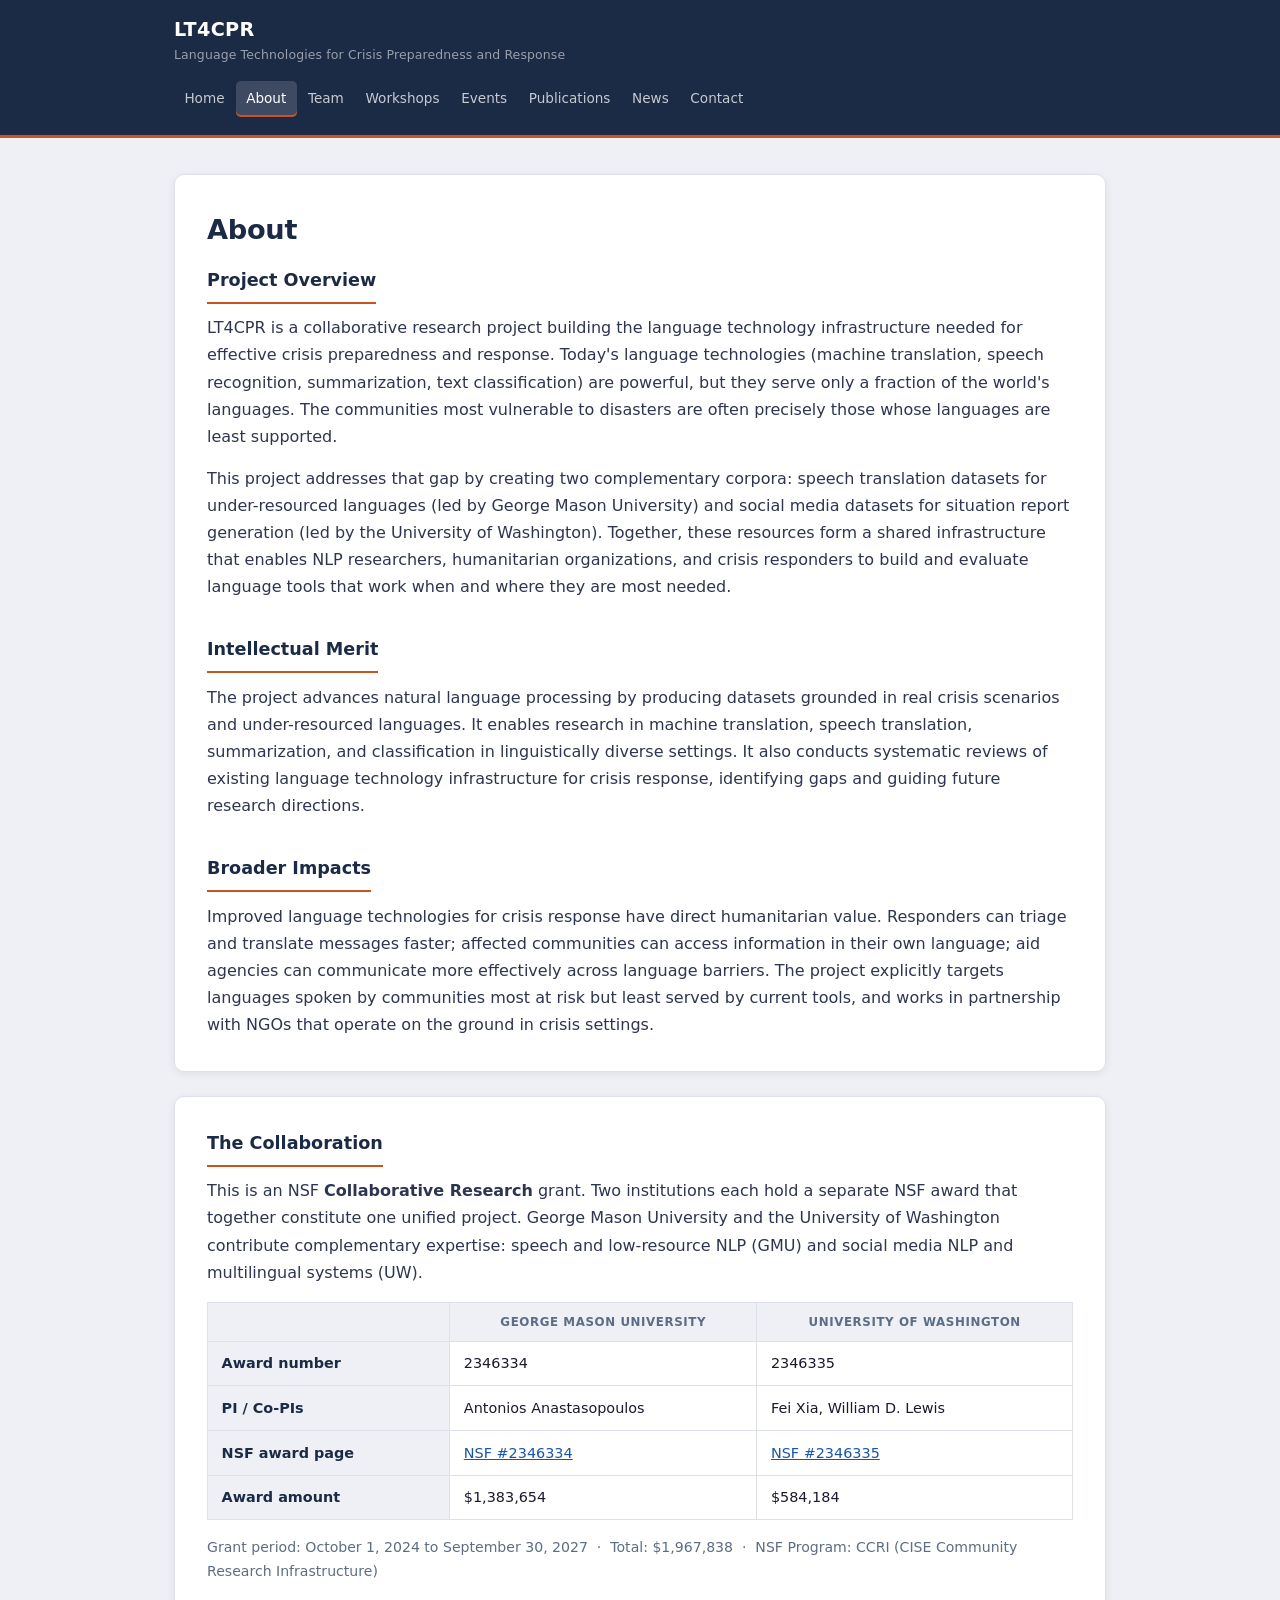
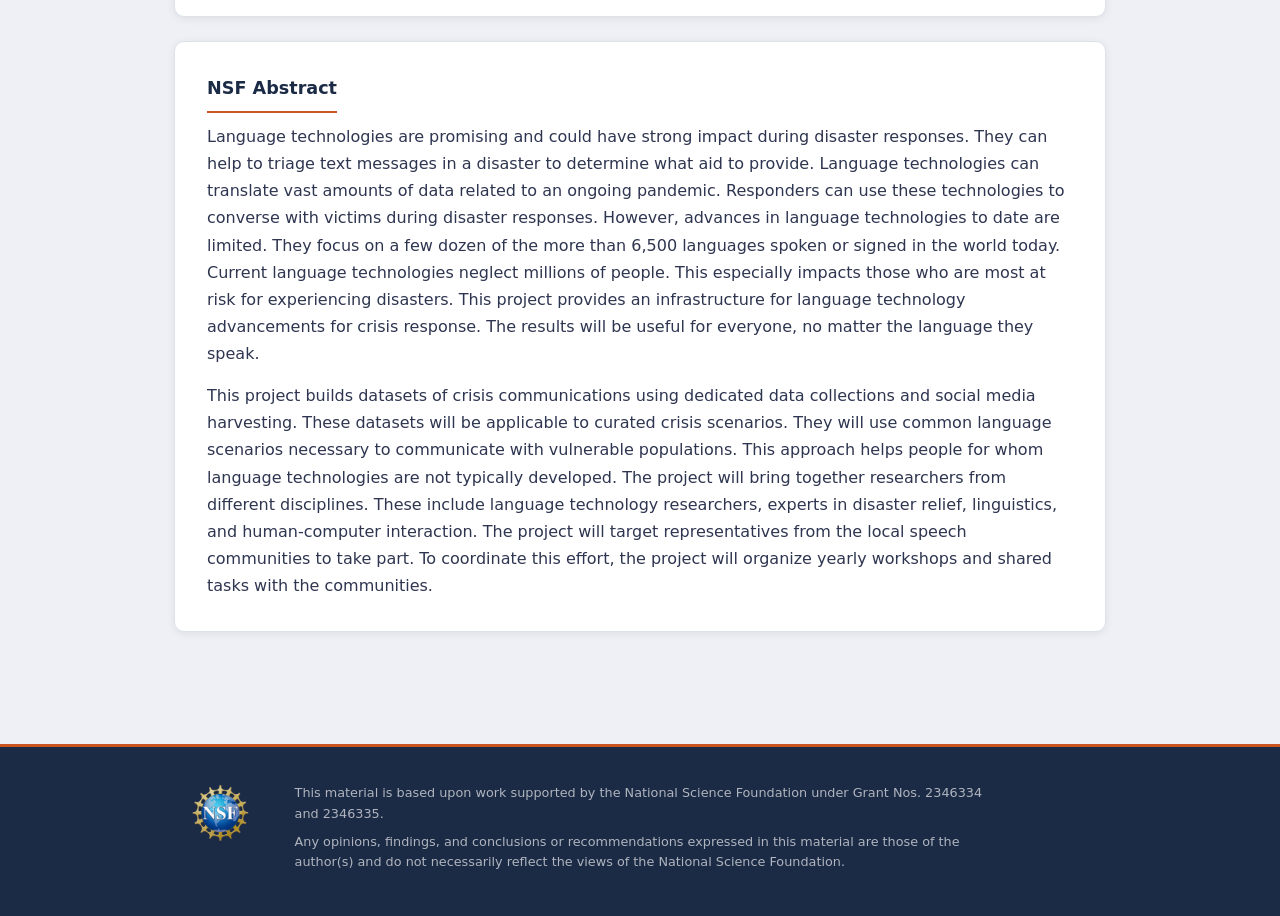
==== about.html @ 67e55047 "grant web v1" ====
<!doctype html>
<html lang="en">
<head>
  <meta charset="utf-8" />
  <meta name="viewport" content="width=device-width, initial-scale=1" />
  <title>About — LT4CPR</title>
  <meta name="description" content="About the LT4CPR project — an NSF collaborative research grant building language technology infrastructure for crisis preparedness and response." />
  <link rel="stylesheet" href="style.css" />
</head>
<body>

<header class="site-header">
  <div class="container">
    <div class="brand">
      <div class="title">LT4CPR</div>
      <div class="subtitle">Language Technologies for Crisis Preparedness and Response</div>
    </div>
    <nav class="nav">
      <a href="index.html">Home</a>
      <a href="about.html" class="active">About</a>
      <a href="team.html">Team</a>
      <a href="workshops.html">Workshops</a>
      <a href="events.html">Events</a>
      <a href="publications.html">Publications</a>
      <a href="news.html">News</a>
      <a href="contact.html">Contact</a>
    </nav>
  </div>
</header>

<main>
  <div class="container">

    <div class="card">
      <h1>About</h1>

      <h2>Project Overview</h2>
      <p>
        LT4CPR is a collaborative research project building the language technology
        infrastructure needed for effective crisis preparedness and response. Today's
        language technologies (machine translation, speech recognition, summarization,
        text classification) are powerful, but they serve only a fraction of the world's
        languages. The communities most vulnerable to disasters are often precisely those
        whose languages are least supported.
      </p>
      <p>
        This project addresses that gap by creating two complementary corpora:
        speech translation datasets for under-resourced languages (led by
        George Mason University) and social media datasets for situation report
        generation (led by the University of Washington). Together, these resources
        form a shared infrastructure that enables NLP researchers, humanitarian
        organizations, and crisis responders to build and evaluate language tools
        that work when and where they are most needed.
      </p>

      <h2 style="margin-top:1.25rem;">Intellectual Merit</h2>
      <p>
        The project advances natural language processing by producing datasets grounded
        in real crisis scenarios and under-resourced languages. It enables research in
        machine translation, speech translation, summarization, and classification in
        linguistically diverse settings. It also conducts systematic reviews of existing
        language technology infrastructure for crisis response, identifying gaps and
        guiding future research directions.
      </p>

      <h2 style="margin-top:1.25rem;">Broader Impacts</h2>
      <p>
        Improved language technologies for crisis response have direct humanitarian value.
        Responders can triage and translate messages faster; affected communities can
        access information in their own language; aid agencies can communicate more
        effectively across language barriers. The project explicitly targets languages
        spoken by communities most at risk but least served by current tools, and works
        in partnership with NGOs that operate on the ground in crisis settings.
      </p>
    </div>

    <div class="card">
      <h2>The Collaboration</h2>
      <p>
        This is an NSF <strong>Collaborative Research</strong> grant. Two institutions
        each hold a separate NSF award that together constitute one unified project.
        George Mason University and the University of Washington contribute
        complementary expertise: speech and low-resource NLP (GMU) and
        social media NLP and multilingual systems (UW).
      </p>

      <table class="grant-table">
        <thead>
          <tr>
            <th></th>
            <th>George Mason University</th>
            <th>University of Washington</th>
          </tr>
        </thead>
        <tbody>
          <tr>
            <td>Award number</td>
            <td>2346334</td>
            <td>2346335</td>
          </tr>
          <tr>
            <td>PI / Co-PIs</td>
            <td>Antonios Anastasopoulos</td>
            <td>Fei Xia, William D. Lewis</td>
          </tr>
          <tr>
            <td>NSF award page</td>
            <td><a href="https://www.nsf.gov/awardsearch/show-award/?AWD_ID=2346334" target="_blank">NSF #2346334</a></td>
            <td><a href="https://www.nsf.gov/awardsearch/show-award/?AWD_ID=2346335" target="_blank">NSF #2346335</a></td>
          </tr>
          <tr>
            <td>Award amount</td>
            <td>$1,383,654</td>
            <td>$584,184</td>
          </tr>
        </tbody>
      </table>

      <p style="margin-top:1rem; font-size:.88rem; color:var(--muted);">
        Grant period: October 1, 2024 to September 30, 2027 &nbsp;·&nbsp;
        Total: $1,967,838 &nbsp;·&nbsp;
        NSF Program: CCRI (CISE Community Research Infrastructure)
      </p>
    </div>

    <div class="card">
      <h2>NSF Abstract</h2>
      <p>
        Language technologies are promising and could have strong impact during disaster
        responses. They can help to triage text messages in a disaster to determine what
        aid to provide. Language technologies can translate vast amounts of data related
        to an ongoing pandemic. Responders can use these technologies to converse with
        victims during disaster responses. However, advances in language technologies to
        date are limited. They focus on a few dozen of the more than 6,500 languages
        spoken or signed in the world today. Current language technologies neglect
        millions of people. This especially impacts those who are most at risk for
        experiencing disasters. This project provides an infrastructure for language
        technology advancements for crisis response. The results will be useful for
        everyone, no matter the language they speak.
      </p>
      <p>
        This project builds datasets of crisis communications using dedicated data
        collections and social media harvesting. These datasets will be applicable to
        curated crisis scenarios. They will use common language scenarios necessary to
        communicate with vulnerable populations. This approach helps people for whom
        language technologies are not typically developed. The project will bring together
        researchers from different disciplines. These include language technology
        researchers, experts in disaster relief, linguistics, and human-computer
        interaction. The project will target representatives from the local speech
        communities to take part. To coordinate this effort, the project will organize
        yearly workshops and shared tasks with the communities.
      </p>
    </div>

  </div>
</main>

<footer class="site-footer">
  <div class="container">
    <div class="footer-inner">
      <img src="img/NSF_Official_logo_Med_Res_600ppi_rectangle.png" alt="NSF" />
      <div>
        <p>This material is based upon work supported by the National Science Foundation
           under Grant Nos. 2346334 and 2346335.</p>
        <p>Any opinions, findings, and conclusions or recommendations expressed in this
           material are those of the author(s) and do not necessarily reflect the views
           of the National Science Foundation.</p>
      </div>
    </div>
  </div>
</footer>

</body>
</html>
---- style.css ----
/* Variables */
:root {
  --navy:      #1b2a45;
  --orange:    #c95420;
  --blue:      #1755a8;
  --bg:        #eef0f5;
  --card:      #ffffff;
  --border:    #dde2ea;
  --text:      #1a1a2e;
  --muted:     #5c6d85;
  --radius:    10px;
  --shadow:    0 2px 8px rgba(0,0,0,.07);
  --shadow-md: 0 6px 20px rgba(0,0,0,.10);
  --max-w:     980px;
}

/* Reset */
*, *::before, *::after { box-sizing: border-box; margin: 0; padding: 0; }
body { font-family: system-ui, -apple-system, BlinkMacSystemFont, "Segoe UI", sans-serif;
       background: var(--bg); color: var(--text); line-height: 1.7; font-size: 1rem; }
a { color: var(--blue); }
a:hover { text-decoration: underline; }
img { max-width: 100%; display: block; }

/* Layout */
.container { max-width: var(--max-w); margin: 0 auto; padding: 0 1.5rem; }
main { padding: 2.25rem 0 3.5rem; }

/* Header */
.site-header { background: var(--navy); color: #fff; padding: 1.1rem 0;
               border-bottom: 3px solid var(--orange); }
.site-header .container { display: flex; align-items: center;
                           justify-content: space-between; gap: 1rem; flex-wrap: wrap; }
.brand .title   { font-size: 1.2rem; font-weight: 800; color: #fff;
                  letter-spacing: .02em; line-height: 1.2; }
.brand .subtitle { font-size: .78rem; color: rgba(255,255,255,.55);
                   margin-top: .2rem; letter-spacing: .01em; }
.nav { display: flex; gap: .05rem; flex-wrap: wrap; }
.nav a { color: rgba(255,255,255,.75); text-decoration: none;
         padding: .4rem .65rem; border-radius: 5px; font-size: .85rem;
         font-weight: 500; transition: background .12s, color .12s; }
.nav a:hover { background: rgba(255,255,255,.12); color: #fff; }
.nav a.active { color: #fff; background: rgba(255,255,255,.15);
                box-shadow: inset 0 -2px 0 var(--orange); }

/* Cards */
.card { background: var(--card); border: 1px solid var(--border);
        border-radius: var(--radius); padding: 2rem;
        box-shadow: var(--shadow); margin-bottom: 1.5rem; }
.card h1 { font-size: 1.7rem; font-weight: 800; margin-bottom: .8rem;
           color: var(--navy); letter-spacing: -.01em; }
.card h2 { font-size: 1.1rem; font-weight: 700; margin-bottom: .65rem;
           color: var(--navy); padding-bottom: .4rem;
           border-bottom: 2px solid var(--orange); display: inline-block; }
.card h3 { font-size: 1rem; font-weight: 600; margin-bottom: .5rem; color: var(--navy); }
.card p  { margin-bottom: .9rem; color: #2e3550; }
.card p:last-child { margin-bottom: 0; }
.card ul { padding-left: 1.3rem; }
.card ul li { margin-bottom: .45rem; }

/* Banner */
.banner { background: #fff8f0; border: 1px solid #f0b97a;
          border-radius: var(--radius); padding: .9rem 1.25rem;
          margin-bottom: 1.5rem; font-size: .93rem; }

/* Callouts */
.callouts { display: flex; gap: .85rem; flex-wrap: wrap; margin-top: 1.4rem; }
.callout  { background: var(--bg); border: 1px solid var(--border);
            border-top: 3px solid var(--orange);
            border-radius: 6px; padding: .65rem 1rem; min-width: 130px; }
.callout .label { font-size: .68rem; text-transform: uppercase;
                  letter-spacing: .07em; color: var(--muted); font-weight: 600; }
.callout .value { font-weight: 700; font-size: .9rem; margin-top: .15rem;
                  color: var(--navy); }

/* Grid */
.grid { display: grid; grid-template-columns: 1fr 1fr; gap: 1.5rem; margin-bottom: 1.5rem; }
@media (max-width: 640px) { .grid { grid-template-columns: 1fr; } }

/* Highlight boxes (Home) */
.highlight-boxes { display: grid; grid-template-columns: 1fr 1fr;
                   gap: 1.25rem; margin: 1.5rem 0; }
@media (max-width: 600px) { .highlight-boxes { grid-template-columns: 1fr; } }
.highlight-box { background: var(--card); border: 1px solid var(--border);
                 border-radius: var(--radius); padding: 1.75rem; text-align: center;
                 text-decoration: none; color: var(--text);
                 box-shadow: var(--shadow); transition: box-shadow .18s, transform .18s; }
.highlight-box:hover { box-shadow: var(--shadow-md); transform: translateY(-3px);
                        text-decoration: none; }
.highlight-box .hb-icon { font-size: 2.2rem; margin-bottom: .65rem; }
.highlight-box h3  { font-size: 1.05rem; font-weight: 700; color: var(--navy);
                     margin-bottom: .35rem; }
.highlight-box p   { font-size: .85rem; color: var(--muted); margin: 0; }

/* Section heading */
.section-title { font-size: 1.25rem; font-weight: 700; color: var(--navy);
                 margin-bottom: 1rem; padding-bottom: .4rem;
                 border-bottom: 2px solid var(--orange); display: inline-block; }

/* Team */
.team-columns { display: grid; grid-template-columns: 1fr 1fr; gap: 2rem; }
@media (max-width: 680px) { .team-columns { grid-template-columns: 1fr; } }
.team-group { }
.team-group-header { display: flex; align-items: center; gap: .75rem;
                     margin-bottom: 1.25rem; padding-bottom: .6rem;
                     border-bottom: 2px solid var(--border); }
.team-group-header h2 { font-size: 1rem; font-weight: 700; color: var(--navy);
                        margin: 0; border: none; padding: 0; display: block; }
.team-group-header img { height: 28px; width: auto; object-fit: contain; }
.team-grid { display: grid; grid-template-columns: repeat(auto-fill, minmax(130px,1fr));
             gap: 1.25rem; }
.person { text-align: center; }
.person img { width: 100px; height: 100px; border-radius: 50%;
              object-fit: cover; margin: 0 auto .75rem;
              box-shadow: 0 2px 8px rgba(0,0,0,.12); }
.photo-zoom { width: 100px; height: 100px; border-radius: 50%; overflow: hidden;
              margin: 0 auto .75rem; box-shadow: 0 2px 8px rgba(0,0,0,.12); }
.photo-zoom img { width: 100%; height: 100%; border-radius: 0; margin: 0;
                  object-fit: cover; object-position: center 10%;
                  transform: scale(1.3); transform-origin: center 15%; }
.person .photo-placeholder { width: 100px; height: 100px; border-radius: 50%;
                              background: var(--navy); color: #fff;
                              display: flex; align-items: center; justify-content: center;
                              font-size: 1.5rem; font-weight: 700; margin: 0 auto .75rem;
                              box-shadow: 0 2px 8px rgba(0,0,0,.12); }
.person .name   { font-weight: 700; font-size: .88rem; color: var(--navy); }
.person .role   { font-size: .76rem; color: var(--orange); margin-top: .15rem;
                  font-weight: 600; }
.person .inst   { font-size: .76rem; color: var(--muted); margin-top: .1rem; }
.person .web    { font-size: .76rem; display: block; margin-top: .3rem; }

/* Partners logos */
.partner-logos { display: flex; align-items: center;
                 gap: 2rem; flex-wrap: wrap; margin-top: 1rem; }
.partner-logos img { height: 48px; width: auto; object-fit: contain; }

/* Events table */
.events-table { width: 100%; border-collapse: collapse; font-size: .9rem; }
.events-table th { text-align: left; padding: .55rem .85rem; background: var(--bg);
                   border-bottom: 2px solid var(--border); font-size: .72rem;
                   text-transform: uppercase; letter-spacing: .06em; color: var(--muted);
                   font-weight: 700; }
.events-table td { padding: .7rem .85rem; border-bottom: 1px solid var(--border);
                   vertical-align: middle; }
.events-table td:first-child { width: 150px; white-space: nowrap; }
.events-table tr:last-child td { border-bottom: none; }
.events-table tbody tr:hover { background: #f8fafc; }

.tag { display: inline-block; font-size: .7rem; padding: .2rem .6rem;
       border-radius: 20px; font-weight: 700; white-space: nowrap; }
.tag-bof      { background: #e8f0fb; color: #1755a8; border: 1px solid #b8cff5; }
.tag-workshop { background: #fff0e8; color: #c95420; border: 1px solid #f5c4a8; }
.tag-paper    { background: #edf7f0; color: #1e7a40; border: 1px solid #a8dbb8; }
.tag-talk     { background: #f5f0fb; color: #6b3fa0; border: 1px solid #d0b8f5; }
.tag-default  { background: var(--bg); color: var(--muted); border: 1px solid var(--border); }

/* Publications */
.pub { border-left: 3px solid var(--orange); padding: .6rem 0 .6rem 1rem;
       margin-bottom: 1.4rem; }
.pub .pub-title   { font-weight: 700; font-size: .95rem; color: var(--navy); }
.pub .pub-authors { font-size: .84rem; color: var(--muted); margin: .25rem 0; }
.pub .pub-venue   { font-size: .84rem; font-style: italic; color: var(--muted); }
.pub .pub-links   { margin-top: .45rem; font-size: .82rem; display: flex; gap: .5rem;
                    flex-wrap: wrap; }
.pub .pub-links a { background: var(--bg); border: 1px solid var(--border);
                    border-radius: 4px; padding: .15rem .5rem; text-decoration: none;
                    color: var(--blue); font-weight: 500; transition: background .12s; }
.pub .pub-links a:hover { background: #dde8f7; text-decoration: none; }

/* News */
.news-post { margin-bottom: 1.75rem; padding-bottom: 1.75rem;
             border-bottom: 1px solid var(--border); }
.news-post:last-child { border-bottom: none; padding-bottom: 0; }
.news-post .news-date { font-size: .72rem; color: var(--orange);
                         text-transform: uppercase; letter-spacing: .08em;
                         font-weight: 700; }
.news-post h3 { font-size: 1.08rem; margin: .35rem 0 .6rem; color: var(--navy);
                font-weight: 700; }
.news-post p  { font-size: .92rem; color: #3a3a4a; margin-bottom: .5rem; }

/* Workshop page */
.ws-meta-strip { display: flex; gap: .85rem; flex-wrap: wrap; margin: 1rem 0 1.5rem; }
.ws-meta-item  { background: var(--bg); border-radius: 6px; padding: .55rem 1rem;
                 font-size: .88rem; border: 1px solid var(--border); }
.ws-meta-item strong { display: block; font-size: .68rem; text-transform: uppercase;
                        letter-spacing: .07em; color: var(--muted); margin-bottom: .2rem;
                        font-weight: 700; }

/* Footer */
.site-footer { background: var(--navy); color: rgba(255,255,255,.65);
               padding: 2.25rem 0; margin-top: 2rem; font-size: .8rem;
               border-top: 3px solid var(--orange); }
.footer-inner { display: flex; align-items: flex-start; gap: 1.75rem; flex-wrap: wrap; }
.site-footer img { height: 60px; width: auto; flex-shrink: 0; }
.site-footer p { margin-bottom: .45rem; max-width: 700px; line-height: 1.6; }
.site-footer a { color: rgba(255,255,255,.85); }

/* Grant table */
.grant-table { width: 100%; border-collapse: collapse; font-size: .9rem; margin: 1rem 0; }
.grant-table th { background: var(--bg); padding: .55rem .85rem;
                  border: 1px solid var(--border); font-size: .74rem;
                  text-transform: uppercase; letter-spacing: .05em; color: var(--muted);
                  font-weight: 700; }
.grant-table td { padding: .6rem .85rem; border: 1px solid var(--border);
                  vertical-align: top; }
.grant-table td:first-child { font-weight: 600; color: var(--navy);
                               background: var(--bg); width: 28%; }

/* Responsive */
@media (max-width: 640px) {
  .site-header .container { flex-direction: column; align-items: flex-start; }
  .callouts { flex-direction: column; }
  .footer-inner { flex-direction: column; }
}
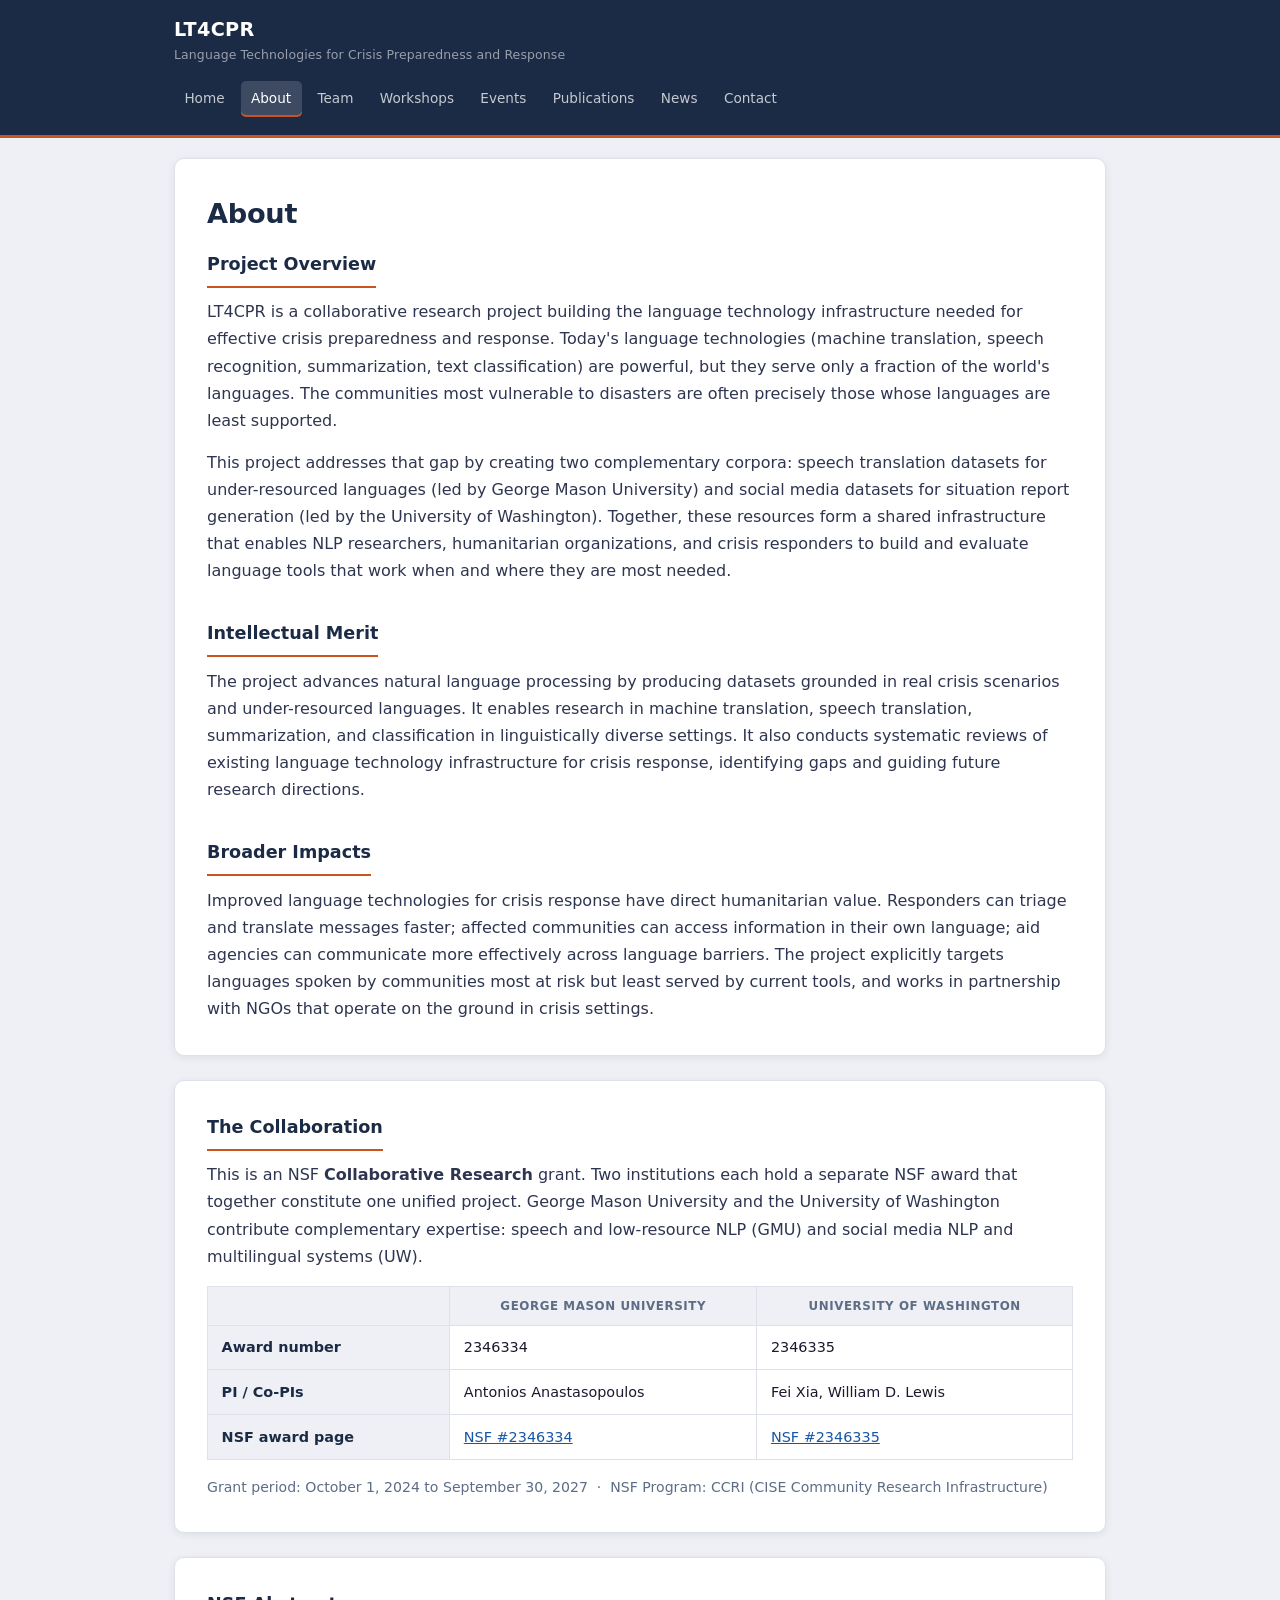
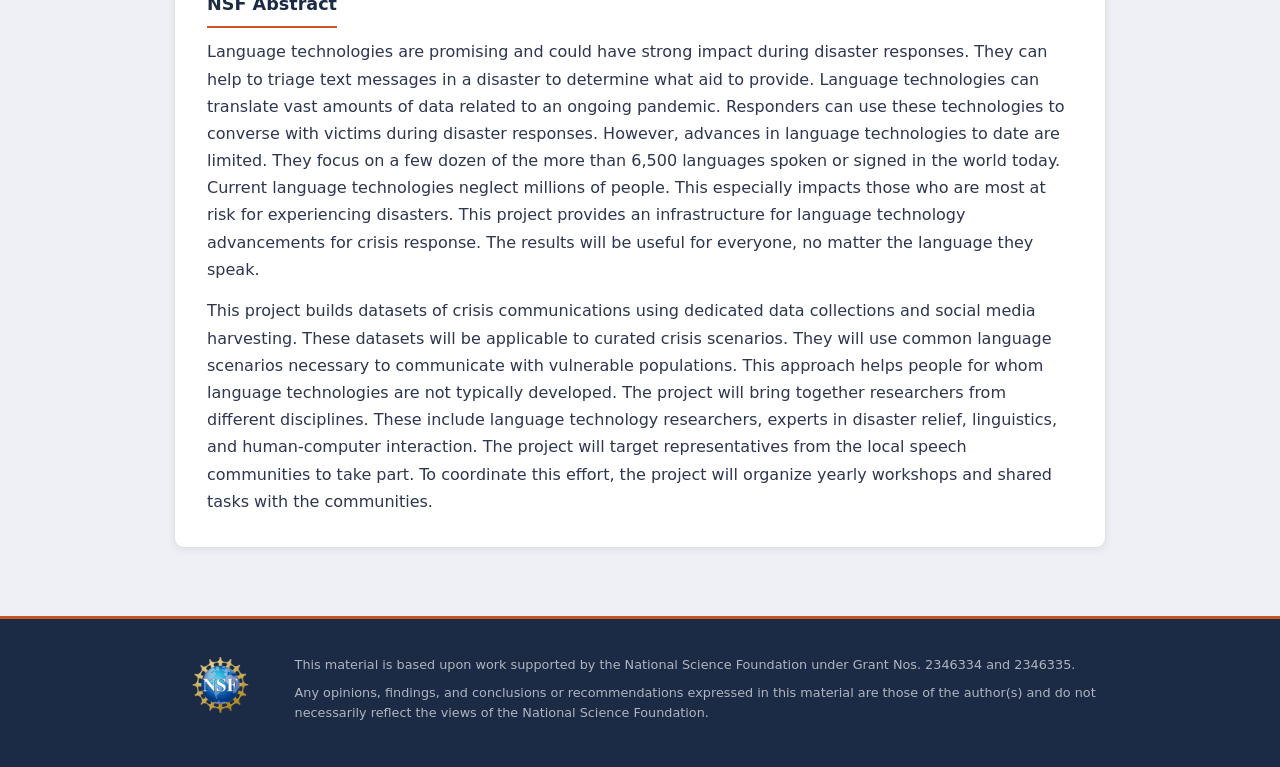
==== commit de4700e0: "v1.2" ====
--- a/about.html
+++ b/about.html
@@ -108,17 +108,11 @@
             <td><a href="https://www.nsf.gov/awardsearch/show-award/?AWD_ID=2346334" target="_blank">NSF #2346334</a></td>
             <td><a href="https://www.nsf.gov/awardsearch/show-award/?AWD_ID=2346335" target="_blank">NSF #2346335</a></td>
           </tr>
-          <tr>
-            <td>Award amount</td>
-            <td>$1,383,654</td>
-            <td>$584,184</td>
-          </tr>
         </tbody>
       </table>
 
       <p style="margin-top:1rem; font-size:.88rem; color:var(--muted);">
         Grant period: October 1, 2024 to September 30, 2027 &nbsp;·&nbsp;
-        Total: $1,967,838 &nbsp;·&nbsp;
         NSF Program: CCRI (CISE Community Research Infrastructure)
       </p>
     </div>
--- a/style.css
+++ b/style.css
@@ -16,15 +16,17 @@
 
 /* Reset */
 *, *::before, *::after { box-sizing: border-box; margin: 0; padding: 0; }
+html { background: var(--bg); }
 body { font-family: system-ui, -apple-system, BlinkMacSystemFont, "Segoe UI", sans-serif;
-       background: var(--bg); color: var(--text); line-height: 1.7; font-size: 1rem; }
+       background: var(--bg); color: var(--text); line-height: 1.7; font-size: 1rem;
+       min-height: 100vh; display: flex; flex-direction: column; }
 a { color: var(--blue); }
 a:hover { text-decoration: underline; }
 img { max-width: 100%; display: block; }
 
 /* Layout */
 .container { max-width: var(--max-w); margin: 0 auto; padding: 0 1.5rem; }
-main { padding: 2.25rem 0 3.5rem; }
+main { padding: 1.25rem 0 .75rem; flex: 1; }
 
 /* Header */
 .site-header { background: var(--navy); color: #fff; padding: 1.1rem 0;
@@ -35,7 +37,7 @@
                   letter-spacing: .02em; line-height: 1.2; }
 .brand .subtitle { font-size: .78rem; color: rgba(255,255,255,.55);
                    margin-top: .2rem; letter-spacing: .01em; }
-.nav { display: flex; gap: .05rem; flex-wrap: wrap; }
+.nav { display: flex; gap: .35rem; flex-wrap: wrap; }
 .nav a { color: rgba(255,255,255,.75); text-decoration: none;
          padding: .4rem .65rem; border-radius: 5px; font-size: .85rem;
          font-weight: 500; transition: background .12s, color .12s; }
@@ -98,8 +100,8 @@
                  border-bottom: 2px solid var(--orange); display: inline-block; }
 
 /* Team */
-.team-columns { display: grid; grid-template-columns: 1fr 1fr; gap: 2rem; }
-@media (max-width: 680px) { .team-columns { grid-template-columns: 1fr; } }
+.team-columns { display: grid; grid-template-columns: 1fr 1fr; gap: 1.5rem; }
+@media (max-width: 1000px) { .team-columns { grid-template-columns: 1fr; } }
 .team-group { }
 .team-group-header { display: flex; align-items: center; gap: .75rem;
                      margin-bottom: 1.25rem; padding-bottom: .6rem;
@@ -107,9 +109,8 @@
 .team-group-header h2 { font-size: 1rem; font-weight: 700; color: var(--navy);
                         margin: 0; border: none; padding: 0; display: block; }
 .team-group-header img { height: 28px; width: auto; object-fit: contain; }
-.team-grid { display: grid; grid-template-columns: repeat(auto-fill, minmax(130px,1fr));
-             gap: 1.25rem; }
-.person { text-align: center; }
+.team-grid { display: flex; flex-wrap: wrap; gap: 1rem; justify-content: flex-start; }
+.person { text-align: center; width: 128px; flex: 0 0 128px; }
 .person img { width: 100px; height: 100px; border-radius: 50%;
               object-fit: cover; margin: 0 auto .75rem;
               box-shadow: 0 2px 8px rgba(0,0,0,.12); }
@@ -135,6 +136,7 @@
 .partner-logos img { height: 48px; width: auto; object-fit: contain; }
 
 /* Events table */
+.table-wrap { overflow-x: auto; -webkit-overflow-scrolling: touch; }
 .events-table { width: 100%; border-collapse: collapse; font-size: .9rem; }
 .events-table th { text-align: left; padding: .55rem .85rem; background: var(--bg);
                    border-bottom: 2px solid var(--border); font-size: .72rem;
@@ -142,7 +144,8 @@
                    font-weight: 700; }
 .events-table td { padding: .7rem .85rem; border-bottom: 1px solid var(--border);
                    vertical-align: middle; }
-.events-table td:first-child { width: 150px; white-space: nowrap; }
+.events-table td:first-child { width: 100px; white-space: nowrap; }
+.events-table td:nth-child(2) { max-width: 260px; }
 .events-table tr:last-child td { border-bottom: none; }
 .events-table tbody tr:hover { background: #f8fafc; }
 
@@ -191,8 +194,9 @@
                padding: 2.25rem 0; margin-top: 2rem; font-size: .8rem;
                border-top: 3px solid var(--orange); }
 .footer-inner { display: flex; align-items: flex-start; gap: 1.75rem; flex-wrap: wrap; }
+.footer-inner > div { flex: 1; min-width: 0; }
 .site-footer img { height: 60px; width: auto; flex-shrink: 0; }
-.site-footer p { margin-bottom: .45rem; max-width: 700px; line-height: 1.6; }
+.site-footer p { margin-bottom: .45rem; line-height: 1.6; }
 .site-footer a { color: rgba(255,255,255,.85); }
 
 /* Grant table */
@@ -211,4 +215,8 @@
   .site-header .container { flex-direction: column; align-items: flex-start; }
   .callouts { flex-direction: column; }
   .footer-inner { flex-direction: column; }
+  .col-venue { display: none; }
+  .events-table th, .events-table td { padding: .5rem .5rem; font-size: .82rem; }
+  .events-table td:first-child { width: 90px; }
+  .card { padding: 1.25rem; }
 }
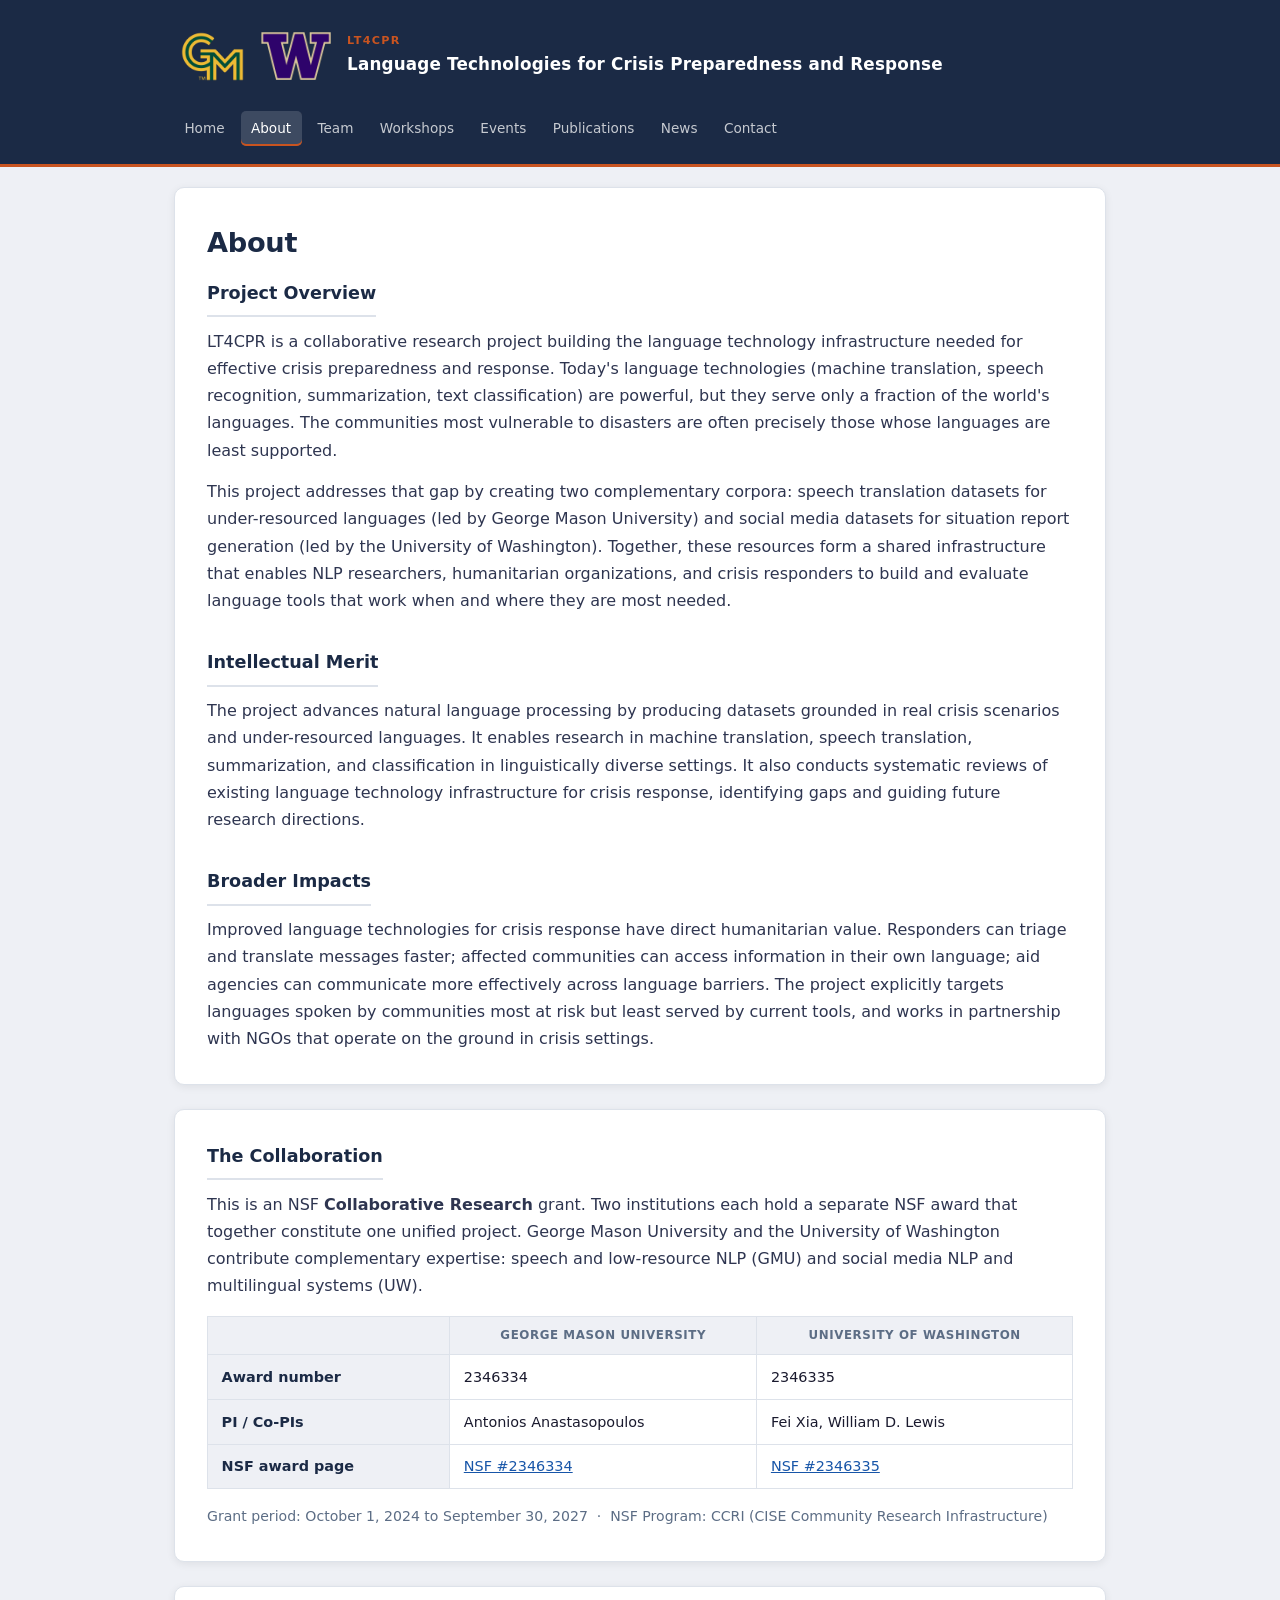
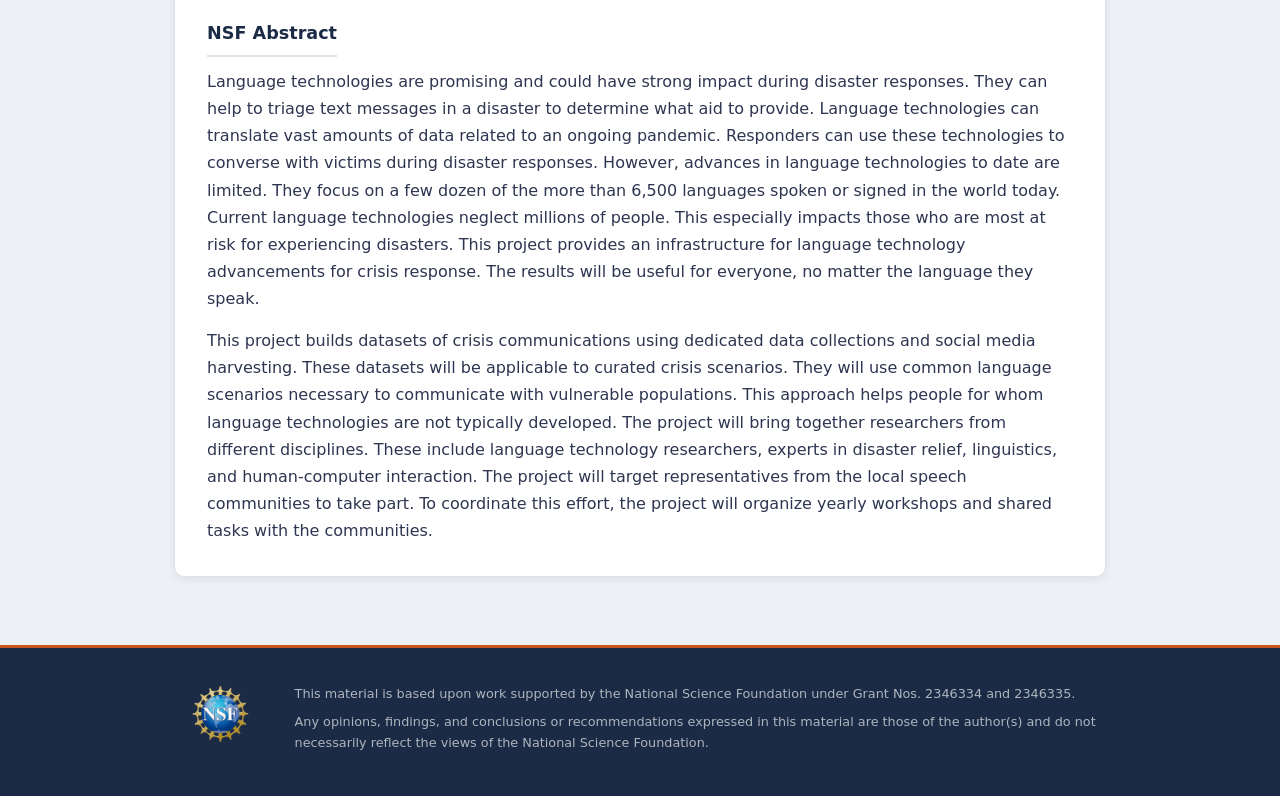
==== commit 26e9bfa4: "v1.2" ====
--- a/about.html
+++ b/about.html
@@ -3,8 +3,8 @@
 <head>
   <meta charset="utf-8" />
   <meta name="viewport" content="width=device-width, initial-scale=1" />
-  <title>About — LT4CPR</title>
-  <meta name="description" content="About the LT4CPR project — an NSF collaborative research grant building language technology infrastructure for crisis preparedness and response." />
+  <title>About | LT4CPR</title>
+  <meta name="description" content="About the LT4CPR project, an NSF collaborative research grant building language technology infrastructure for crisis preparedness and response." />
   <link rel="stylesheet" href="style.css" />
 </head>
 <body>
@@ -12,8 +12,14 @@
 <header class="site-header">
   <div class="container">
     <div class="brand">
-      <div class="title">LT4CPR</div>
-      <div class="subtitle">Language Technologies for Crisis Preparedness and Response</div>
+      <div class="brand-logos">
+        <img src="img/George Mason Monogram-1.png" alt="George Mason University" />
+        <img src="img/Washington_Huskies_logo.svg.png" alt="University of Washington" />
+      </div>
+      <div class="brand-text">
+        <div class="title">LT4CPR</div>
+        <div class="subtitle">Language Technologies for Crisis Preparedness and Response</div>
+      </div>
     </div>
     <nav class="nav">
       <a href="index.html">Home</a>
--- a/style.css
+++ b/style.css
@@ -12,6 +12,8 @@
   --shadow:    0 2px 8px rgba(0,0,0,.07);
   --shadow-md: 0 6px 20px rgba(0,0,0,.10);
   --max-w:     980px;
+  --gmu:       #006633;
+  --uw:        #4b2e83;
 }
 
 /* Reset */
@@ -33,10 +35,16 @@
                border-bottom: 3px solid var(--orange); }
 .site-header .container { display: flex; align-items: center;
                            justify-content: space-between; gap: 1rem; flex-wrap: wrap; }
-.brand .title   { font-size: 1.2rem; font-weight: 800; color: #fff;
-                  letter-spacing: .02em; line-height: 1.2; }
-.brand .subtitle { font-size: .78rem; color: rgba(255,255,255,.55);
-                   margin-top: .2rem; letter-spacing: .01em; }
+.brand { display: flex; align-items: center; gap: 1rem; }
+.brand-logos { display: flex; align-items: center; gap: .65rem; }
+.brand-logos { align-items: center; }
+.brand-logos img { width: auto; object-fit: contain; opacity: .92; vertical-align: middle; }
+.brand-logos img:first-child { height: 77px; }
+.brand-logos img:last-child  { height: 48px; }
+.brand-text .title   { font-size: .7rem; font-weight: 700; color: var(--orange);
+                        letter-spacing: .12em; text-transform: uppercase; line-height: 1.2; }
+.brand-text .subtitle { font-size: 1.05rem; font-weight: 700; color: #fff;
+                         margin-top: .2rem; letter-spacing: .01em; }
 .nav { display: flex; gap: .35rem; flex-wrap: wrap; }
 .nav a { color: rgba(255,255,255,.75); text-decoration: none;
          padding: .4rem .65rem; border-radius: 5px; font-size: .85rem;
@@ -48,12 +56,14 @@
 /* Cards */
 .card { background: var(--card); border: 1px solid var(--border);
         border-radius: var(--radius); padding: 2rem;
-        box-shadow: var(--shadow); margin-bottom: 1.5rem; }
+        box-shadow: var(--shadow); margin-bottom: 1.5rem;
+        transition: box-shadow .18s; }
+.card:hover { box-shadow: var(--shadow-md); }
 .card h1 { font-size: 1.7rem; font-weight: 800; margin-bottom: .8rem;
            color: var(--navy); letter-spacing: -.01em; }
 .card h2 { font-size: 1.1rem; font-weight: 700; margin-bottom: .65rem;
            color: var(--navy); padding-bottom: .4rem;
-           border-bottom: 2px solid var(--orange); display: inline-block; }
+           border-bottom: 2px solid var(--border); display: inline-block; }
 .card h3 { font-size: 1rem; font-weight: 600; margin-bottom: .5rem; color: var(--navy); }
 .card p  { margin-bottom: .9rem; color: #2e3550; }
 .card p:last-child { margin-bottom: 0; }
@@ -68,7 +78,7 @@
 /* Callouts */
 .callouts { display: flex; gap: .85rem; flex-wrap: wrap; margin-top: 1.4rem; }
 .callout  { background: var(--bg); border: 1px solid var(--border);
-            border-top: 3px solid var(--orange);
+            border-top: 3px solid var(--navy);
             border-radius: 6px; padding: .65rem 1rem; min-width: 130px; }
 .callout .label { font-size: .68rem; text-transform: uppercase;
                   letter-spacing: .07em; color: var(--muted); font-weight: 600; }
@@ -82,14 +92,16 @@
 /* Highlight boxes (Home) */
 .highlight-boxes { display: grid; grid-template-columns: 1fr 1fr;
                    gap: 1.25rem; margin: 1.5rem 0; }
-@media (max-width: 600px) { .highlight-boxes { grid-template-columns: 1fr; } }
+@media (max-width: 700px) { .highlight-boxes { grid-template-columns: 1fr 1fr !important; } }
+@media (max-width: 420px) { .highlight-boxes { grid-template-columns: 1fr !important; } }
 .highlight-box { background: var(--card); border: 1px solid var(--border);
                  border-radius: var(--radius); padding: 1.75rem; text-align: center;
                  text-decoration: none; color: var(--text);
                  box-shadow: var(--shadow); transition: box-shadow .18s, transform .18s; }
 .highlight-box:hover { box-shadow: var(--shadow-md); transform: translateY(-3px);
                         text-decoration: none; }
-.highlight-box .hb-icon { font-size: 2.2rem; margin-bottom: .65rem; }
+.highlight-box .hb-icon { margin-bottom: .75rem; color: var(--navy); }
+.highlight-box .hb-icon svg { width: 36px; height: 36px; }
 .highlight-box h3  { font-size: 1.05rem; font-weight: 700; color: var(--navy);
                      margin-bottom: .35rem; }
 .highlight-box p   { font-size: .85rem; color: var(--muted); margin: 0; }
@@ -97,20 +109,26 @@
 /* Section heading */
 .section-title { font-size: 1.25rem; font-weight: 700; color: var(--navy);
                  margin-bottom: 1rem; padding-bottom: .4rem;
-                 border-bottom: 2px solid var(--orange); display: inline-block; }
+                 border-bottom: 2px solid var(--border); display: inline-block; }
 
 /* Team */
 .team-columns { display: grid; grid-template-columns: 1fr 1fr; gap: 1.5rem; }
 @media (max-width: 1000px) { .team-columns { grid-template-columns: 1fr; } }
-.team-group { }
+.team-group { background: var(--card); border: 1px solid var(--border);
+              border-radius: var(--radius); padding: 1.75rem;
+              box-shadow: var(--shadow); }
+.team-group.gmu { border-top: 4px solid var(--gmu); }
+.team-group.uw  { border-top: 4px solid var(--uw); }
 .team-group-header { display: flex; align-items: center; gap: .75rem;
                      margin-bottom: 1.25rem; padding-bottom: .6rem;
-                     border-bottom: 2px solid var(--border); }
+                     border-bottom: 1px solid var(--border); }
+.team-group-header img { width: auto; object-fit: contain; }
+.team-group.gmu .team-group-header img { height: 50px; }
+.team-group.uw  .team-group-header img { height: 40px; }
 .team-group-header h2 { font-size: 1rem; font-weight: 700; color: var(--navy);
                         margin: 0; border: none; padding: 0; display: block; }
-.team-group-header img { height: 28px; width: auto; object-fit: contain; }
-.team-grid { display: flex; flex-wrap: wrap; gap: 1rem; justify-content: flex-start; }
-.person { text-align: center; width: 128px; flex: 0 0 128px; }
+.team-grid { display: flex; flex-wrap: wrap; gap: .75rem; justify-content: flex-start; }
+.person { text-align: center; width: 118px; flex: 0 0 118px; }
 .person img { width: 100px; height: 100px; border-radius: 50%;
               object-fit: cover; margin: 0 auto .75rem;
               box-shadow: 0 2px 8px rgba(0,0,0,.12); }
@@ -125,7 +143,7 @@
                               font-size: 1.5rem; font-weight: 700; margin: 0 auto .75rem;
                               box-shadow: 0 2px 8px rgba(0,0,0,.12); }
 .person .name   { font-weight: 700; font-size: .88rem; color: var(--navy); }
-.person .role   { font-size: .76rem; color: var(--orange); margin-top: .15rem;
+.person .role   { font-size: .76rem; color: var(--blue); margin-top: .15rem;
                   font-weight: 600; }
 .person .inst   { font-size: .76rem; color: var(--muted); margin-top: .1rem; }
 .person .web    { font-size: .76rem; display: block; margin-top: .3rem; }
@@ -158,7 +176,7 @@
 .tag-default  { background: var(--bg); color: var(--muted); border: 1px solid var(--border); }
 
 /* Publications */
-.pub { border-left: 3px solid var(--orange); padding: .6rem 0 .6rem 1rem;
+.pub { border-left: 3px solid var(--blue); padding: .6rem 0 .6rem 1rem;
        margin-bottom: 1.4rem; }
 .pub .pub-title   { font-weight: 700; font-size: .95rem; color: var(--navy); }
 .pub .pub-authors { font-size: .84rem; color: var(--muted); margin: .25rem 0; }
@@ -174,12 +192,26 @@
 .news-post { margin-bottom: 1.75rem; padding-bottom: 1.75rem;
              border-bottom: 1px solid var(--border); }
 .news-post:last-child { border-bottom: none; padding-bottom: 0; }
-.news-post .news-date { font-size: .72rem; color: var(--orange);
+.news-post .news-date { font-size: .72rem; color: var(--muted);
                          text-transform: uppercase; letter-spacing: .08em;
                          font-weight: 700; }
 .news-post h3 { font-size: 1.08rem; margin: .35rem 0 .6rem; color: var(--navy);
                 font-weight: 700; }
 .news-post p  { font-size: .92rem; color: #3a3a4a; margin-bottom: .5rem; }
+
+/* Workshop index cards */
+.ws-card { border-left: 4px solid var(--navy); cursor: pointer; text-decoration: none;
+           display: block; color: var(--text); }
+.ws-card:hover { text-decoration: none; }
+.ws-card.past { border-left-color: var(--border); }
+.ws-card-header { display: flex; justify-content: space-between;
+                  align-items: flex-start; flex-wrap: wrap; gap: .5rem; }
+.ws-card-header h2 { margin-bottom: .3rem; border: none; padding: 0; display: block; }
+.ws-card-meta { font-size: .88rem; color: var(--muted); margin-top: .2rem; }
+.ws-card-desc { margin-top: .85rem; font-size: .92rem; }
+.ws-card-link { font-size: .85rem; color: var(--blue); margin-top: .5rem; }
+.tag-upcoming { background: #e8f5e9; color: #2e7d32; border: 1px solid #a5d6a7; }
+.tag-past     { background: #f5f5f5; color: #555;    border: 1px solid #ccc; }
 
 /* Workshop page */
 .ws-meta-strip { display: flex; gap: .85rem; flex-wrap: wrap; margin: 1rem 0 1.5rem; }
